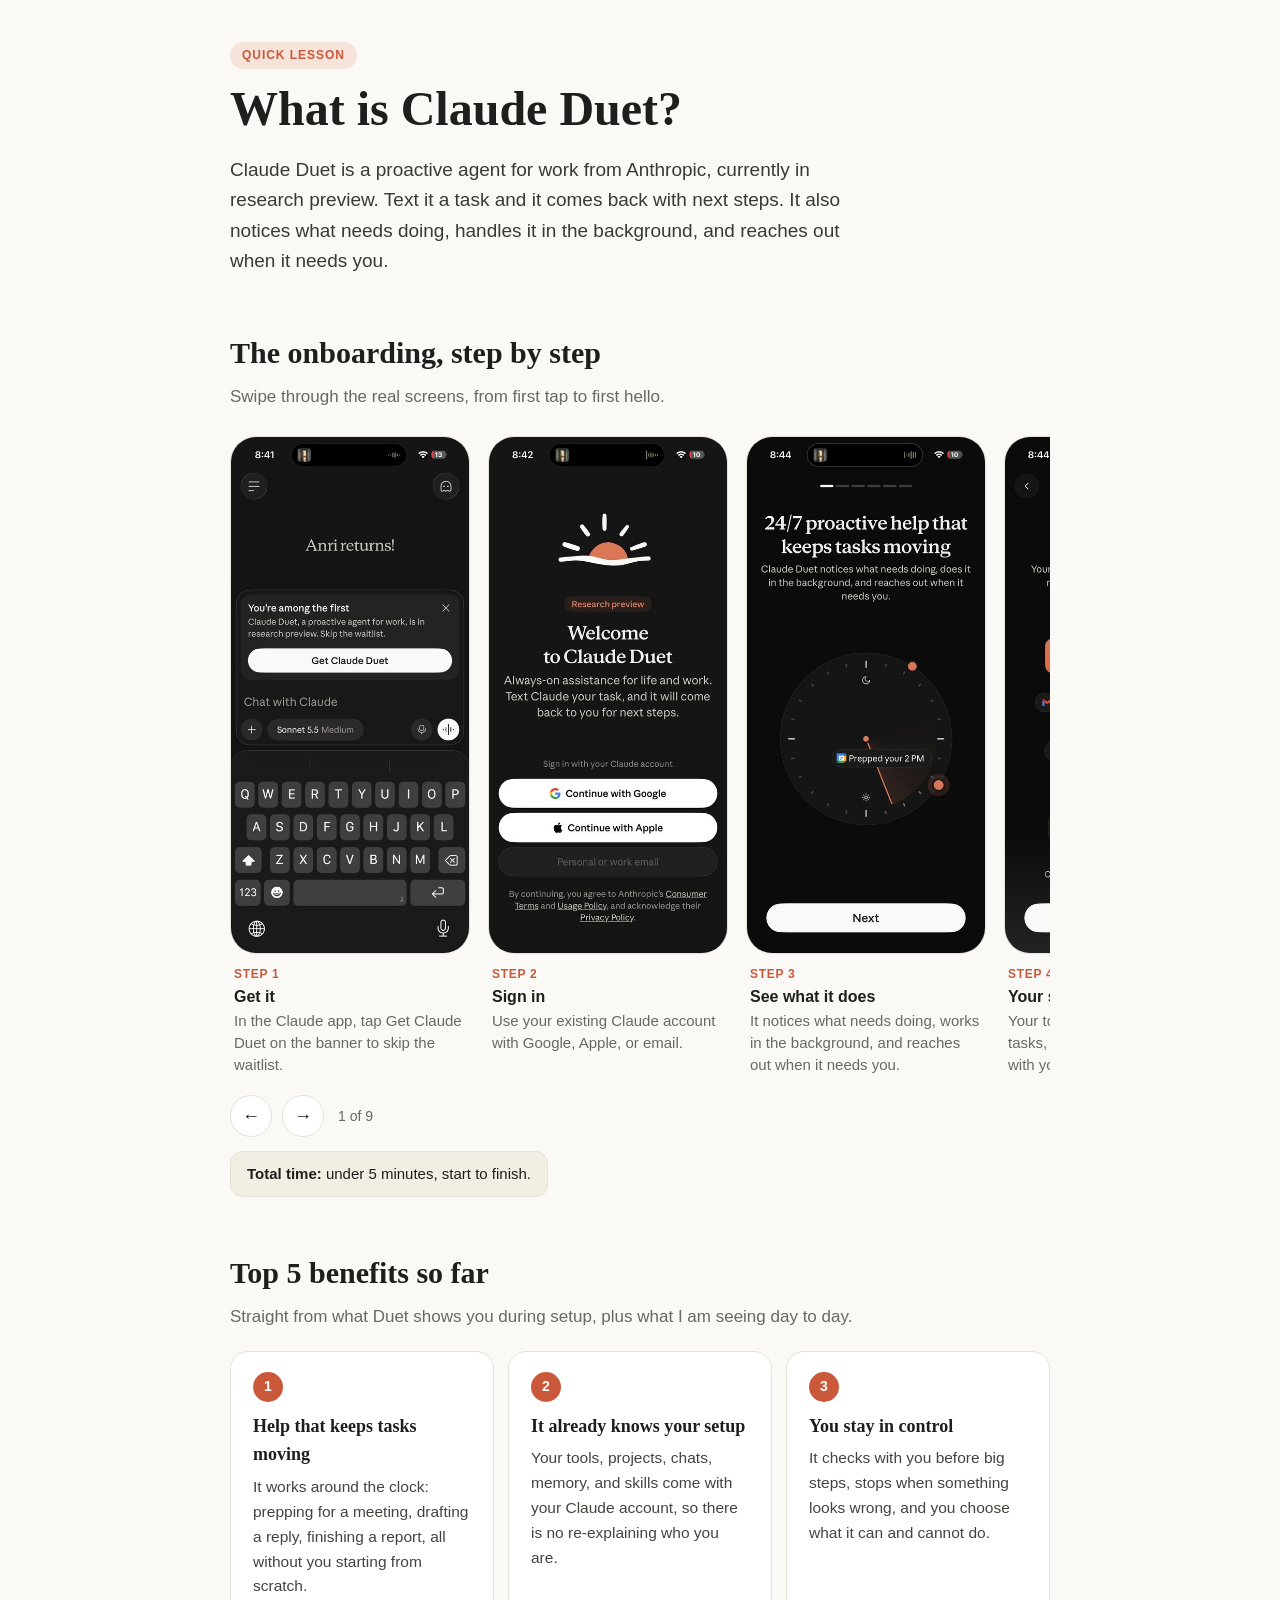
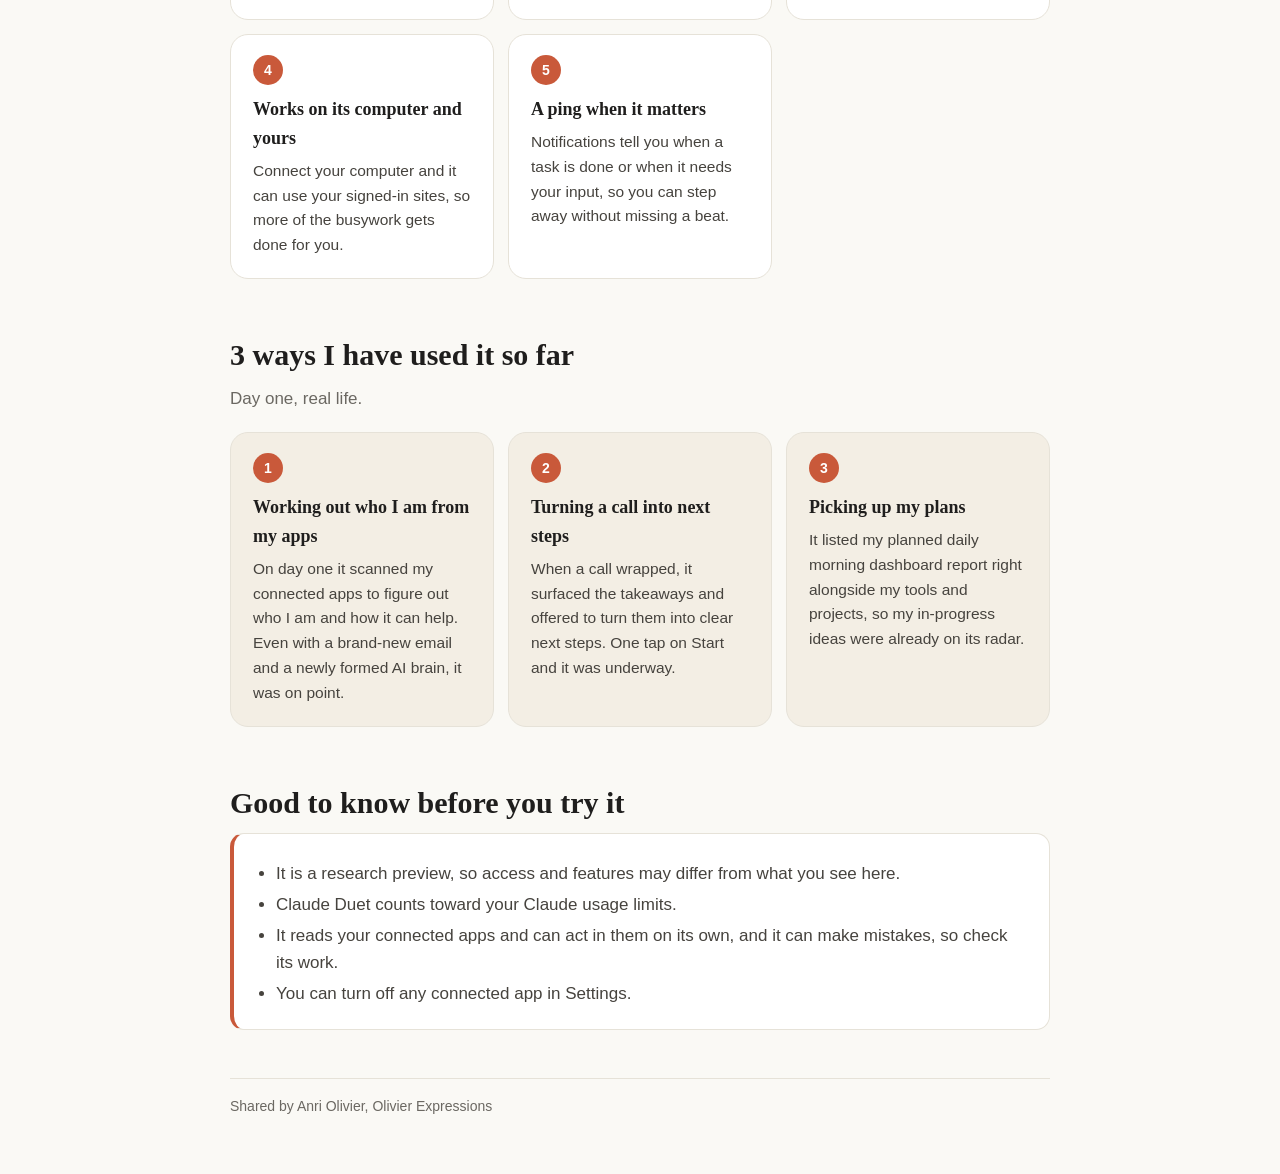
==== club-resources/claude-duet/index.html @ e5200d07 "Add club-resources: What is Claude Duet quick lesson Co-Authored-By: Claude Sonnet 5.5 <noreply@anth" ====
<!DOCTYPE html>
<html lang="en-US">
<head>
<meta charset="utf-8">
<meta name="viewport" content="width=device-width, initial-scale=1">
<title>What is Claude Duet? A Quick Lesson</title>
<style>
:root{--bg:#faf9f5;--ink:#1f1e1d;--mute:#6b6862;--line:#e6e2d8;--accent:#c9593a;--soft:#f3eee4;--card:#ffffff}
*{box-sizing:border-box}
body{margin:0;background:var(--bg);color:var(--ink);font:17px/1.6 -apple-system,BlinkMacSystemFont,"Segoe UI",Roboto,Helvetica,Arial,sans-serif}
.wrap{max-width:860px;margin:0 auto;padding:40px 20px 56px}
.tag{display:inline-block;font-size:12px;letter-spacing:.08em;text-transform:uppercase;color:var(--accent);background:#f6e3da;border-radius:999px;padding:4px 12px;font-weight:600}
h1{font-family:Georgia,"Times New Roman",serif;font-size:clamp(32px,6vw,48px);line-height:1.1;margin:14px 0 12px;font-weight:600}
h2{font-family:Georgia,"Times New Roman",serif;font-size:clamp(24px,4vw,30px);margin:0 0 6px;font-weight:600}
.lead{font-size:19px;color:#3b3935;max-width:640px}
section{margin-top:52px}
.sub{color:var(--mute);margin:0 0 20px}
.carousel{position:relative}
.track{display:flex;gap:18px;overflow-x:auto;scroll-snap-type:x mandatory;padding:6px 2px 14px;scrollbar-width:thin;-webkit-overflow-scrolling:touch}
.slide{flex:0 0 min(240px,70vw);margin:0;scroll-snap-align:start}
.slide img{width:100%;display:block;border-radius:26px;border:1px solid var(--line);background:#111}
.slide figcaption{display:flex;flex-direction:column;gap:2px;padding:12px 4px 0;font-size:15px;line-height:1.45;color:var(--mute)}
.slide figcaption strong{color:var(--ink);font-size:16px}
.n{font-size:12px;font-weight:700;letter-spacing:.06em;text-transform:uppercase;color:var(--accent)}
.ctrl{display:flex;align-items:center;gap:10px;margin-top:6px}
.ctrl button{border:1px solid var(--line);background:var(--card);width:42px;height:42px;border-radius:50%;font-size:18px;cursor:pointer;color:var(--ink)}
.ctrl button:hover{border-color:var(--accent);color:var(--accent)}
.ctrl button:focus-visible{outline:2px solid var(--accent);outline-offset:2px}
.count{color:var(--mute);font-size:14px;margin-left:4px}
.timer{display:inline-block;margin-top:14px;background:var(--soft);border:1px solid var(--line);border-radius:12px;padding:10px 16px;font-size:15px}
.cards{display:grid;gap:14px;grid-template-columns:repeat(auto-fit,minmax(240px,1fr))}
.card{background:var(--card);border:1px solid var(--line);border-radius:18px;padding:20px 22px}
.card .num{width:30px;height:30px;border-radius:50%;background:var(--accent);color:#fff;font-weight:700;display:flex;align-items:center;justify-content:center;font-size:14px;margin-bottom:10px}
.card h3{margin:0 0 6px;font-size:18px;font-family:Georgia,"Times New Roman",serif;font-weight:600}
.card p{margin:0;color:#46433e;font-size:15.5px}
.uses .card{background:var(--soft)}
.know{background:var(--card);border:1px solid var(--line);border-left:4px solid var(--accent);border-radius:14px;padding:18px 22px}
.know ul{margin:8px 0 0;padding-left:20px;color:#46433e}
.know li{margin:4px 0}
footer{margin-top:48px;color:var(--mute);font-size:14px;border-top:1px solid var(--line);padding-top:16px}
</style>
</head>
<body>
<main class="wrap">
  <span class="tag">Quick Lesson</span>
  <h1>What is Claude Duet?</h1>
  <p class="lead">Claude Duet is a proactive agent for work from Anthropic, currently in research preview. Text it a task and it comes back with next steps. It also notices what needs doing, handles it in the background, and reaches out when it needs you.</p>

  <section aria-labelledby="onb">
    <h2 id="onb">The onboarding, step by step</h2>
    <p class="sub">Swipe through the real screens, from first tap to first hello.</p>
    <div class="carousel">
      <div class="track" id="track" tabindex="0" aria-label="Onboarding screens">
<figure class="slide"><img src="[data-uri]" alt="Claude Duet onboarding screen: Get it" loading="lazy"><figcaption><span class="n">Step 1</span><strong>Get it</strong><span>In the Claude app, tap Get Claude Duet on the banner to skip the waitlist.</span></figcaption></figure>
<figure class="slide"><img src="[data-uri]" alt="Claude Duet onboarding screen: Sign in" loading="lazy"><figcaption><span class="n">Step 2</span><strong>Sign in</strong><span>Use your existing Claude account with Google, Apple, or email.</span></figcaption></figure>
<figure class="slide"><img src="[data-uri]" alt="Claude Duet onboarding screen: See what it does" loading="lazy"><figcaption><span class="n">Step 3</span><strong>See what it does</strong><span>It notices what needs doing, works in the background, and reaches out when it needs you.</span></figcaption></figure>
<figure class="slide"><img src="[data-uri]" alt="Claude Duet onboarding screen: Your setup comes along" loading="lazy"><figcaption><span class="n">Step 4</span><strong>Your setup comes along</strong><span>Your tools, projects, chats, Cowork tasks, memory, and skills come with your Claude account.</span></figcaption></figure>
<figure class="slide"><img src="[data-uri]" alt="Claude Duet onboarding screen: Safe and in your control" loading="lazy"><figcaption><span class="n">Step 5</span><strong>Safe and in your control</strong><span>It pauses when something looks unsafe, you set the permissions, and your data stays protected.</span></figcaption></figure>
<figure class="slide"><img src="[data-uri]" alt="Claude Duet onboarding screen: Connect your computer" loading="lazy"><figcaption><span class="n">Step 6</span><strong>Connect your computer</strong><span>Optional. Lets Claude use your signed-in sites, on its own computer or on yours.</span></figcaption></figure>
<figure class="slide"><img src="[data-uri]" alt="Claude Duet onboarding screen: Connect your apps" loading="lazy"><figcaption><span class="n">Step 7</span><strong>Connect your apps</strong><span>Tap Slack and Google Drive suite to connect them. Tap Not now to skip.</span></figcaption></figure>
<figure class="slide"><img src="[data-uri]" alt="Claude Duet onboarding screen: Turn on notifications" loading="lazy"><figcaption><span class="n">Step 8</span><strong>Turn on notifications</strong><span>Get a ping when tasks are done or your input is needed.</span></figcaption></figure>
<figure class="slide"><img src="[data-uri]" alt="Claude Duet onboarding screen: Meet your Duet" loading="lazy"><figcaption><span class="n">Step 9</span><strong>Meet your Duet</strong><span>It greets you, then checks your apps to work out who you are and how it can help.</span></figcaption></figure>

      </div>
      <div class="ctrl">
        <button id="prev" aria-label="Previous screen">&#8592;</button>
        <button id="next" aria-label="Next screen">&#8594;</button>
        <span class="count" id="count">1 of 9</span>
      </div>
    </div>
    <div class="timer"><strong>Total time:</strong> under 5 minutes, start to finish.</div>
  </section>

  <section aria-labelledby="ben">
    <h2 id="ben">Top 5 benefits so far</h2>
    <p class="sub">Straight from what Duet shows you during setup, plus what I am seeing day to day.</p>
    <div class="cards">
      <div class="card"><div class="num">1</div><h3>Help that keeps tasks moving</h3><p>It works around the clock: prepping for a meeting, drafting a reply, finishing a report, all without you starting from scratch.</p></div>
      <div class="card"><div class="num">2</div><h3>It already knows your setup</h3><p>Your tools, projects, chats, memory, and skills come with your Claude account, so there is no re-explaining who you are.</p></div>
      <div class="card"><div class="num">3</div><h3>You stay in control</h3><p>It checks with you before big steps, stops when something looks wrong, and you choose what it can and cannot do.</p></div>
      <div class="card"><div class="num">4</div><h3>Works on its computer and yours</h3><p>Connect your computer and it can use your signed-in sites, so more of the busywork gets done for you.</p></div>
      <div class="card"><div class="num">5</div><h3>A ping when it matters</h3><p>Notifications tell you when a task is done or when it needs your input, so you can step away without missing a beat.</p></div>
    </div>
  </section>

  <section aria-labelledby="use" class="uses">
    <h2 id="use">3 ways I have used it so far</h2>
    <p class="sub">Day one, real life.</p>
    <div class="cards">
      <div class="card"><div class="num">1</div><h3>Working out who I am from my apps</h3><p>On day one it scanned my connected apps to figure out who I am and how it can help. Even with a brand-new email and a newly formed AI brain, it was on point.</p></div>
      <div class="card"><div class="num">2</div><h3>Turning a call into next steps</h3><p>When a call wrapped, it surfaced the takeaways and offered to turn them into clear next steps. One tap on Start and it was underway.</p></div>
      <div class="card"><div class="num">3</div><h3>Picking up my plans</h3><p>It listed my planned daily morning dashboard report right alongside my tools and projects, so my in-progress ideas were already on its radar.</p></div>
    </div>
  </section>

  <section aria-labelledby="know">
    <h2 id="know">Good to know before you try it</h2>
    <div class="know">
      <ul>
        <li>It is a research preview, so access and features may differ from what you see here.</li>
        <li>Claude Duet counts toward your Claude usage limits.</li>
        <li>It reads your connected apps and can act in them on its own, and it can make mistakes, so check its work.</li>
        <li>You can turn off any connected app in Settings.</li>
      </ul>
    </div>
  </section>

  <footer>Shared by Anri Olivier, Olivier Expressions</footer>
</main>
<script>
(function(){
  var t=document.getElementById('track'),c=document.getElementById('count'),s=t.querySelectorAll('.slide'),total=s.length;
  function step(){var f=s[0];return f.getBoundingClientRect().width+18}
  function idx(){return Math.min(total,Math.round(t.scrollLeft/step())+1)}
  document.getElementById('next').onclick=function(){t.scrollBy({left:step(),behavior:'smooth'})};
  document.getElementById('prev').onclick=function(){t.scrollBy({left:-step(),behavior:'smooth'})};
  t.addEventListener('scroll',function(){c.textContent=idx()+' of '+total},{passive:true});
})();
</script>
</body>
</html>
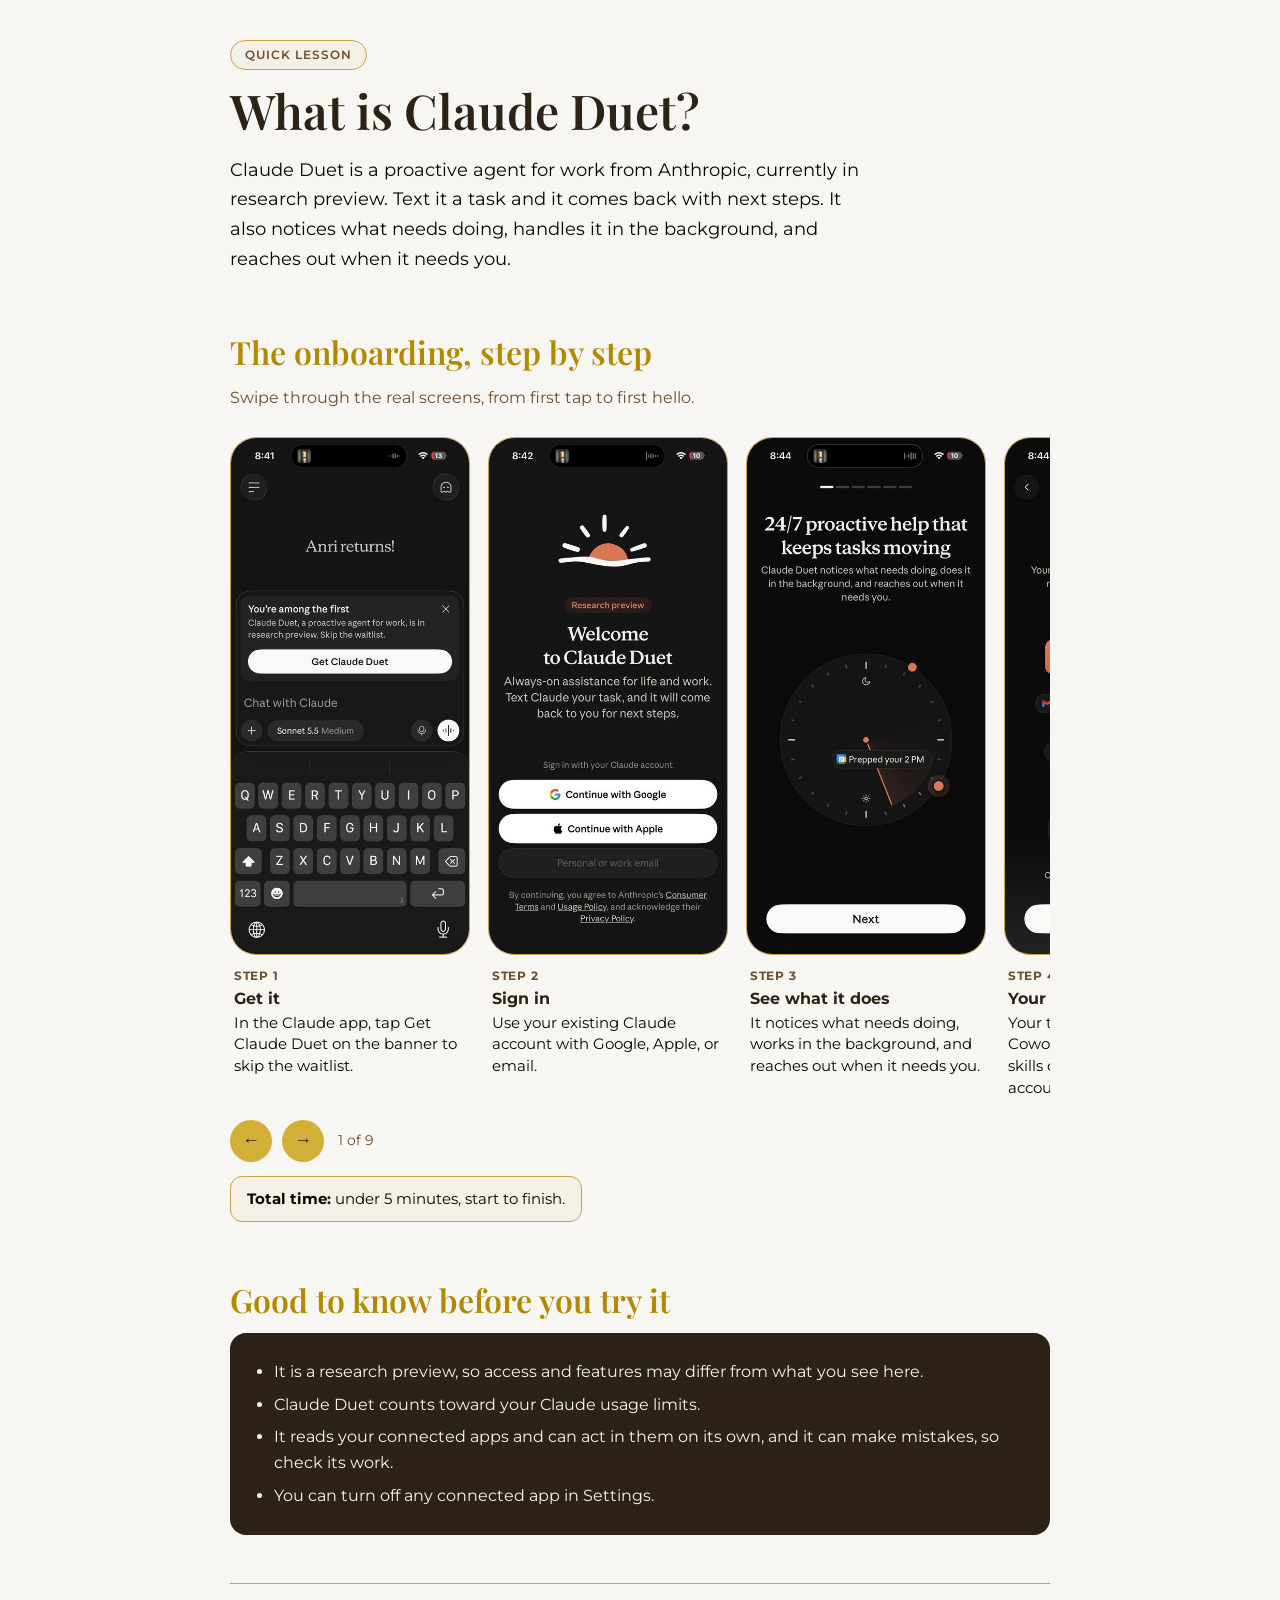
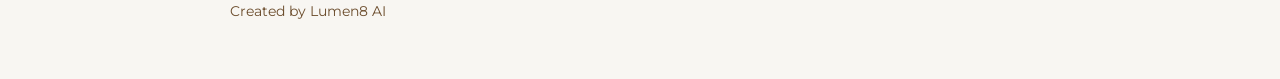
==== commit d9d6af25: "Claude Duet lesson: remove benefits and uses sections, apply brand colors, update footer Co-Authored" ====
--- a/club-resources/claude-duet/index.html
+++ b/club-resources/claude-duet/index.html
@@ -4,40 +4,36 @@
 <meta charset="utf-8">
 <meta name="viewport" content="width=device-width, initial-scale=1">
 <title>What is Claude Duet? A Quick Lesson</title>
+<link rel="preconnect" href="https://fonts.googleapis.com">
+<link href="https://fonts.googleapis.com/css2?family=Montserrat:wght@400;500;600;700&family=Playfair+Display:wght@500;600;700&display=swap" rel="stylesheet">
 <style>
-:root{--bg:#faf9f5;--ink:#1f1e1d;--mute:#6b6862;--line:#e6e2d8;--accent:#c9593a;--soft:#f3eee4;--card:#ffffff}
+:root{--ivory:#f8f6f2;--linen:#f5f0e6;--gold:#d4af37;--bronze:#c8a34b;--antique:#9c7b34;--title:#b28900;--choc:#6c4d2d;--espresso:#2c2316;--black:#000800}
 *{box-sizing:border-box}
-body{margin:0;background:var(--bg);color:var(--ink);font:17px/1.6 -apple-system,BlinkMacSystemFont,"Segoe UI",Roboto,Helvetica,Arial,sans-serif}
+body{margin:0;background:var(--ivory);color:var(--black);font:16px/1.65 "Montserrat",-apple-system,BlinkMacSystemFont,"Segoe UI",Arial,sans-serif}
 .wrap{max-width:860px;margin:0 auto;padding:40px 20px 56px}
-.tag{display:inline-block;font-size:12px;letter-spacing:.08em;text-transform:uppercase;color:var(--accent);background:#f6e3da;border-radius:999px;padding:4px 12px;font-weight:600}
-h1{font-family:Georgia,"Times New Roman",serif;font-size:clamp(32px,6vw,48px);line-height:1.1;margin:14px 0 12px;font-weight:600}
-h2{font-family:Georgia,"Times New Roman",serif;font-size:clamp(24px,4vw,30px);margin:0 0 6px;font-weight:600}
-.lead{font-size:19px;color:#3b3935;max-width:640px}
+.tag{display:inline-block;font-size:12px;letter-spacing:.08em;text-transform:uppercase;color:var(--choc);background:var(--linen);border:1px solid var(--bronze);border-radius:999px;padding:4px 14px;font-weight:600}
+h1{font-family:"Playfair Display",Georgia,serif;font-size:clamp(32px,6vw,48px);line-height:1.12;margin:14px 0 12px;font-weight:600;color:var(--espresso)}
+h2{font-family:"Playfair Display",Georgia,serif;font-size:clamp(26px,4vw,32px);margin:0 0 6px;font-weight:600;color:var(--title)}
+.lead{font-size:18px;color:var(--black);max-width:640px}
 section{margin-top:52px}
-.sub{color:var(--mute);margin:0 0 20px}
+.sub{color:var(--choc);margin:0 0 20px}
 .carousel{position:relative}
 .track{display:flex;gap:18px;overflow-x:auto;scroll-snap-type:x mandatory;padding:6px 2px 14px;scrollbar-width:thin;-webkit-overflow-scrolling:touch}
 .slide{flex:0 0 min(240px,70vw);margin:0;scroll-snap-align:start}
-.slide img{width:100%;display:block;border-radius:26px;border:1px solid var(--line);background:#111}
-.slide figcaption{display:flex;flex-direction:column;gap:2px;padding:12px 4px 0;font-size:15px;line-height:1.45;color:var(--mute)}
-.slide figcaption strong{color:var(--ink);font-size:16px}
-.n{font-size:12px;font-weight:700;letter-spacing:.06em;text-transform:uppercase;color:var(--accent)}
+.slide img{width:100%;display:block;border-radius:26px;border:1px solid var(--bronze);background:var(--espresso)}
+.slide figcaption{display:flex;flex-direction:column;gap:2px;padding:12px 4px 0;font-size:14.5px;line-height:1.5;color:var(--black)}
+.slide figcaption strong{color:var(--espresso);font-size:15.5px}
+.n{font-size:12px;font-weight:700;letter-spacing:.06em;text-transform:uppercase;color:var(--choc)}
 .ctrl{display:flex;align-items:center;gap:10px;margin-top:6px}
-.ctrl button{border:1px solid var(--line);background:var(--card);width:42px;height:42px;border-radius:50%;font-size:18px;cursor:pointer;color:var(--ink)}
-.ctrl button:hover{border-color:var(--accent);color:var(--accent)}
-.ctrl button:focus-visible{outline:2px solid var(--accent);outline-offset:2px}
-.count{color:var(--mute);font-size:14px;margin-left:4px}
-.timer{display:inline-block;margin-top:14px;background:var(--soft);border:1px solid var(--line);border-radius:12px;padding:10px 16px;font-size:15px}
-.cards{display:grid;gap:14px;grid-template-columns:repeat(auto-fit,minmax(240px,1fr))}
-.card{background:var(--card);border:1px solid var(--line);border-radius:18px;padding:20px 22px}
-.card .num{width:30px;height:30px;border-radius:50%;background:var(--accent);color:#fff;font-weight:700;display:flex;align-items:center;justify-content:center;font-size:14px;margin-bottom:10px}
-.card h3{margin:0 0 6px;font-size:18px;font-family:Georgia,"Times New Roman",serif;font-weight:600}
-.card p{margin:0;color:#46433e;font-size:15.5px}
-.uses .card{background:var(--soft)}
-.know{background:var(--card);border:1px solid var(--line);border-left:4px solid var(--accent);border-radius:14px;padding:18px 22px}
-.know ul{margin:8px 0 0;padding-left:20px;color:#46433e}
-.know li{margin:4px 0}
-footer{margin-top:48px;color:var(--mute);font-size:14px;border-top:1px solid var(--line);padding-top:16px}
+.ctrl button{border:0;background:var(--gold);width:42px;height:42px;border-radius:50%;font-size:18px;cursor:pointer;color:var(--espresso)}
+.ctrl button:hover{background:var(--bronze)}
+.ctrl button:focus-visible{outline:2px solid var(--espresso);outline-offset:2px}
+.count{color:var(--choc);font-size:14px;margin-left:4px}
+.timer{display:inline-block;margin-top:14px;background:var(--linen);border:1px solid var(--bronze);border-radius:12px;padding:10px 16px;font-size:15px;color:var(--black)}
+.know{background:var(--espresso);color:var(--ivory);border-radius:16px;padding:20px 24px}
+.know ul{margin:0;padding-left:20px}
+.know li{margin:6px 0}
+footer{margin-top:48px;color:var(--choc);font-size:14px;border-top:1px solid var(--bronze);padding-top:16px}
 </style>
 </head>
 <body>
@@ -71,27 +67,7 @@
     <div class="timer"><strong>Total time:</strong> under 5 minutes, start to finish.</div>
   </section>
 
-  <section aria-labelledby="ben">
-    <h2 id="ben">Top 5 benefits so far</h2>
-    <p class="sub">Straight from what Duet shows you during setup, plus what I am seeing day to day.</p>
-    <div class="cards">
-      <div class="card"><div class="num">1</div><h3>Help that keeps tasks moving</h3><p>It works around the clock: prepping for a meeting, drafting a reply, finishing a report, all without you starting from scratch.</p></div>
-      <div class="card"><div class="num">2</div><h3>It already knows your setup</h3><p>Your tools, projects, chats, memory, and skills come with your Claude account, so there is no re-explaining who you are.</p></div>
-      <div class="card"><div class="num">3</div><h3>You stay in control</h3><p>It checks with you before big steps, stops when something looks wrong, and you choose what it can and cannot do.</p></div>
-      <div class="card"><div class="num">4</div><h3>Works on its computer and yours</h3><p>Connect your computer and it can use your signed-in sites, so more of the busywork gets done for you.</p></div>
-      <div class="card"><div class="num">5</div><h3>A ping when it matters</h3><p>Notifications tell you when a task is done or when it needs your input, so you can step away without missing a beat.</p></div>
-    </div>
-  </section>
 
-  <section aria-labelledby="use" class="uses">
-    <h2 id="use">3 ways I have used it so far</h2>
-    <p class="sub">Day one, real life.</p>
-    <div class="cards">
-      <div class="card"><div class="num">1</div><h3>Working out who I am from my apps</h3><p>On day one it scanned my connected apps to figure out who I am and how it can help. Even with a brand-new email and a newly formed AI brain, it was on point.</p></div>
-      <div class="card"><div class="num">2</div><h3>Turning a call into next steps</h3><p>When a call wrapped, it surfaced the takeaways and offered to turn them into clear next steps. One tap on Start and it was underway.</p></div>
-      <div class="card"><div class="num">3</div><h3>Picking up my plans</h3><p>It listed my planned daily morning dashboard report right alongside my tools and projects, so my in-progress ideas were already on its radar.</p></div>
-    </div>
-  </section>
 
   <section aria-labelledby="know">
     <h2 id="know">Good to know before you try it</h2>
@@ -105,7 +81,7 @@
     </div>
   </section>
 
-  <footer>Shared by Anri Olivier, Olivier Expressions</footer>
+  <footer>Created by Lumen8 AI</footer>
 </main>
 <script>
 (function(){
